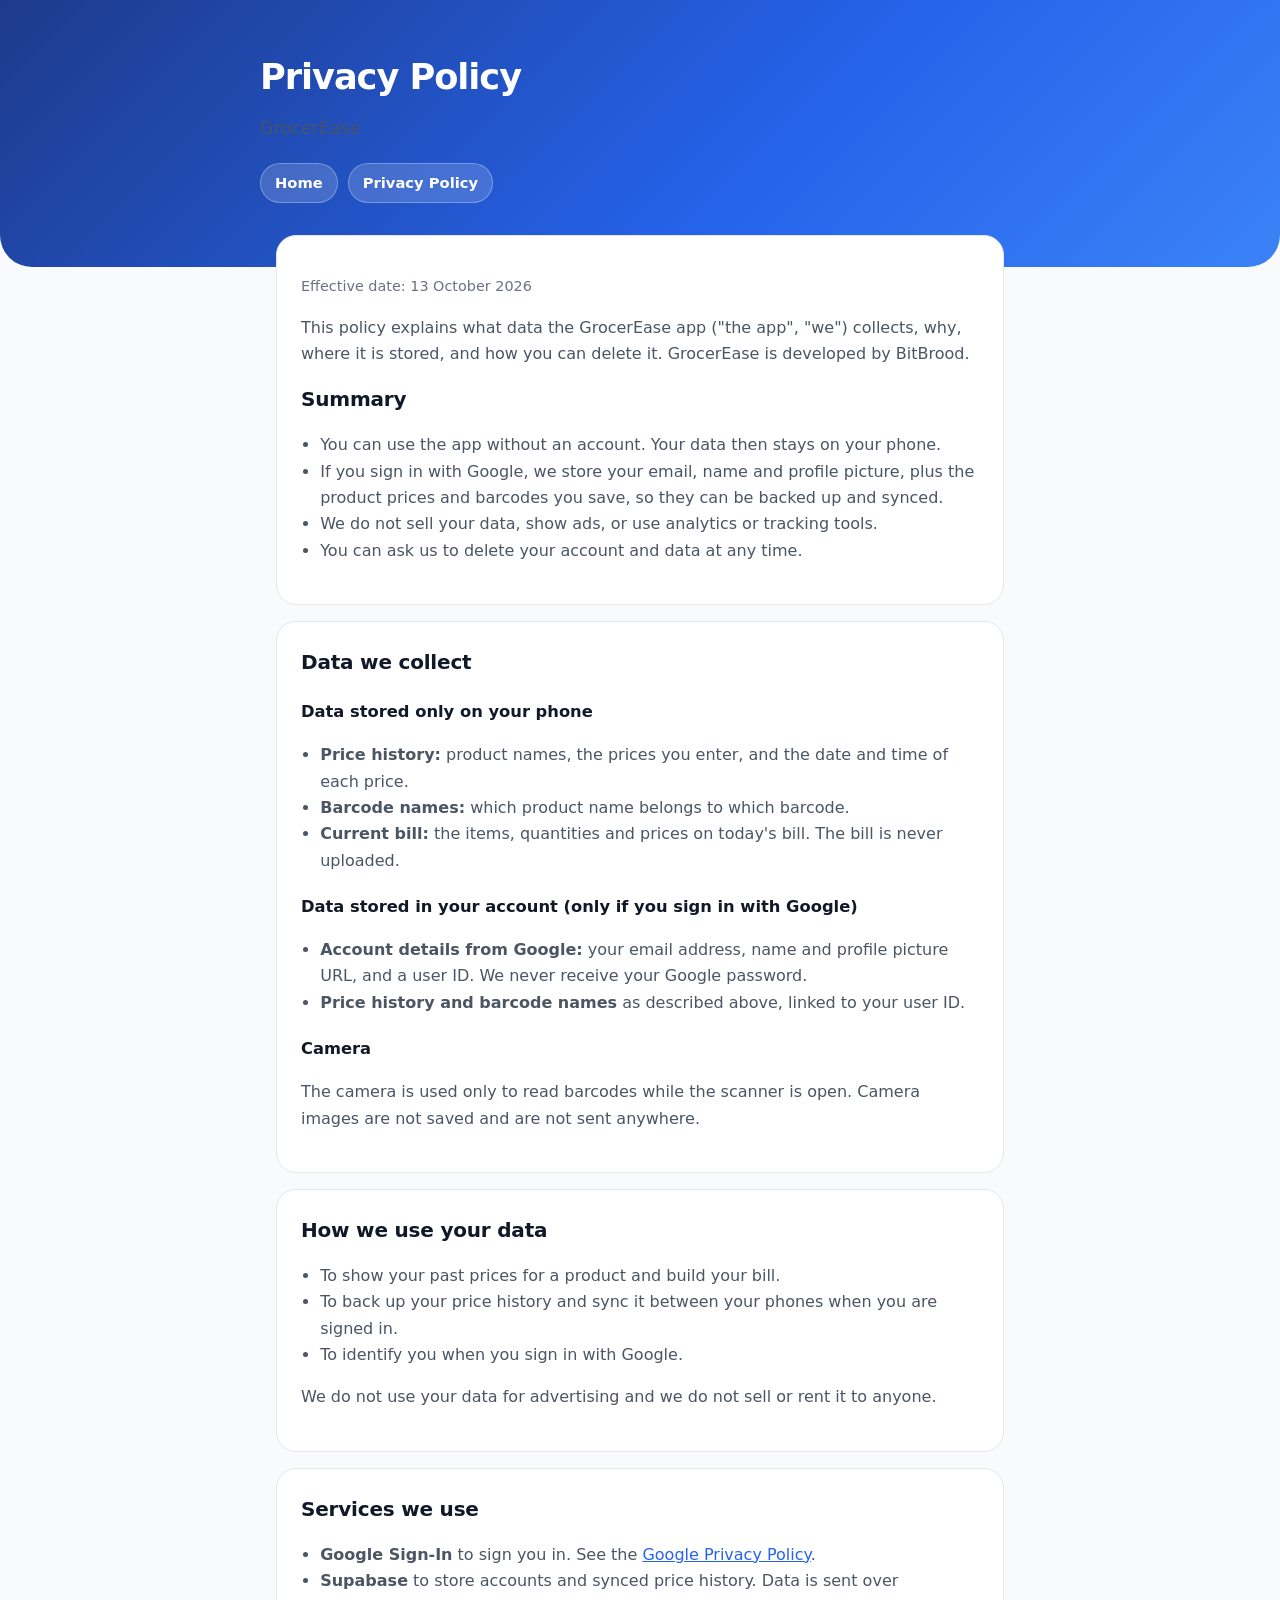
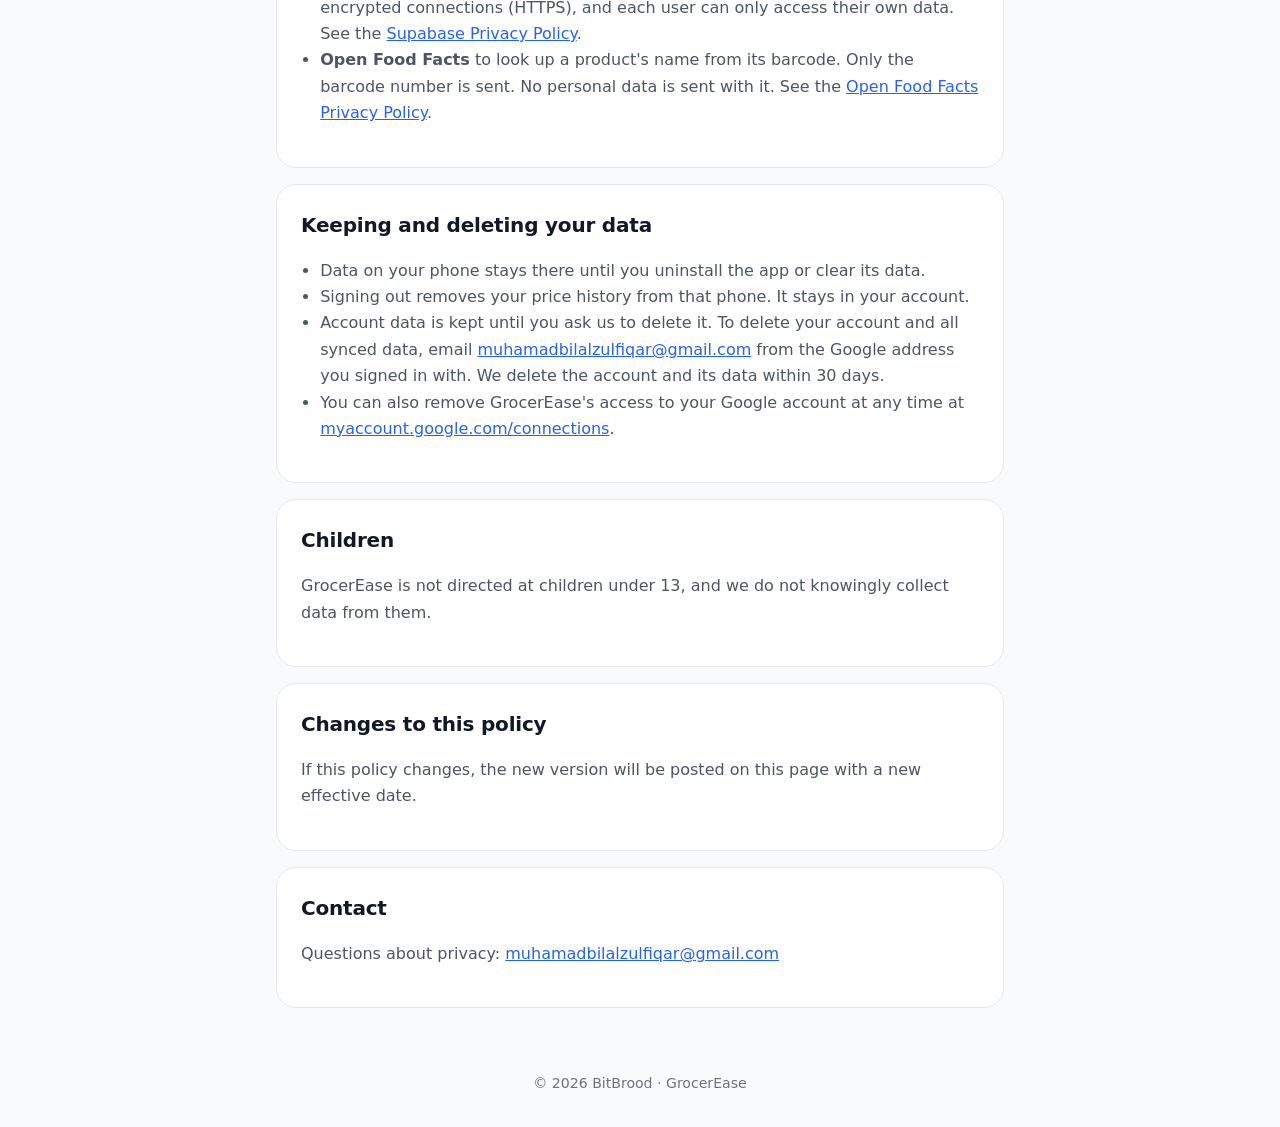
==== privacy.html @ a3363a1a "Add GrocerEase home page and privacy policy Co-Authored-By: Claude Opus 5.5 <noreply@anthropic.com>" ====
<!doctype html>
<html lang="en">
<head>
  <meta charset="utf-8">
  <meta name="viewport" content="width=device-width, initial-scale=1">
  <title>Privacy Policy · GrocerEase</title>
  <meta name="description" content="How GrocerEase collects, uses, stores and deletes your data.">
  <link rel="stylesheet" href="style.css">
</head>
<body>
  <header>
    <div class="inner">
      <h1>Privacy Policy</h1>
      <p>GrocerEase</p>
      <nav>
        <a href="./">Home</a>
        <a href="privacy.html">Privacy Policy</a>
      </nav>
    </div>
  </header>

  <main>
    <section class="card">
      <p class="meta">Effective date: 13 October 2026</p>
      <p>This policy explains what data the GrocerEase app ("the app", "we") collects, why, where it is stored, and how you can delete it. GrocerEase is developed by BitBrood.</p>

      <h2>Summary</h2>
      <ul>
        <li>You can use the app without an account. Your data then stays on your phone.</li>
        <li>If you sign in with Google, we store your email, name and profile picture, plus the product prices and barcodes you save, so they can be backed up and synced.</li>
        <li>We do not sell your data, show ads, or use analytics or tracking tools.</li>
        <li>You can ask us to delete your account and data at any time.</li>
      </ul>
    </section>

    <section class="card">
      <h2>Data we collect</h2>

      <h3>Data stored only on your phone</h3>
      <ul>
        <li><strong>Price history:</strong> product names, the prices you enter, and the date and time of each price.</li>
        <li><strong>Barcode names:</strong> which product name belongs to which barcode.</li>
        <li><strong>Current bill:</strong> the items, quantities and prices on today's bill. The bill is never uploaded.</li>
      </ul>

      <h3>Data stored in your account (only if you sign in with Google)</h3>
      <ul>
        <li><strong>Account details from Google:</strong> your email address, name and profile picture URL, and a user ID. We never receive your Google password.</li>
        <li><strong>Price history and barcode names</strong> as described above, linked to your user ID.</li>
      </ul>

      <h3>Camera</h3>
      <p>The camera is used only to read barcodes while the scanner is open. Camera images are not saved and are not sent anywhere.</p>
    </section>

    <section class="card">
      <h2>How we use your data</h2>
      <ul>
        <li>To show your past prices for a product and build your bill.</li>
        <li>To back up your price history and sync it between your phones when you are signed in.</li>
        <li>To identify you when you sign in with Google.</li>
      </ul>
      <p>We do not use your data for advertising and we do not sell or rent it to anyone.</p>
    </section>

    <section class="card">
      <h2>Services we use</h2>
      <ul>
        <li><strong>Google Sign-In</strong> to sign you in. See the <a href="https://policies.google.com/privacy">Google Privacy Policy</a>.</li>
        <li><strong>Supabase</strong> to store accounts and synced price history. Data is sent over encrypted connections (HTTPS), and each user can only access their own data. See the <a href="https://supabase.com/privacy">Supabase Privacy Policy</a>.</li>
        <li><strong>Open Food Facts</strong> to look up a product's name from its barcode. Only the barcode number is sent. No personal data is sent with it. See the <a href="https://world.openfoodfacts.org/privacy">Open Food Facts Privacy Policy</a>.</li>
      </ul>
    </section>

    <section class="card">
      <h2>Keeping and deleting your data</h2>
      <ul>
        <li>Data on your phone stays there until you uninstall the app or clear its data.</li>
        <li>Signing out removes your price history from that phone. It stays in your account.</li>
        <li>Account data is kept until you ask us to delete it. To delete your account and all synced data, email <a href="mailto:muhamadbilalzulfiqar@gmail.com?subject=GrocerEase%20account%20deletion">muhamadbilalzulfiqar@gmail.com</a> from the Google address you signed in with. We delete the account and its data within 30 days.</li>
        <li>You can also remove GrocerEase's access to your Google account at any time at <a href="https://myaccount.google.com/connections">myaccount.google.com/connections</a>.</li>
      </ul>
    </section>

    <section class="card">
      <h2>Children</h2>
      <p>GrocerEase is not directed at children under 13, and we do not knowingly collect data from them.</p>
    </section>

    <section class="card">
      <h2>Changes to this policy</h2>
      <p>If this policy changes, the new version will be posted on this page with a new effective date.</p>
    </section>

    <section class="card">
      <h2>Contact</h2>
      <p>Questions about privacy: <a href="mailto:muhamadbilalzulfiqar@gmail.com">muhamadbilalzulfiqar@gmail.com</a></p>
    </section>
  </main>

  <footer>&copy; 2026 BitBrood · GrocerEase</footer>
</body>
</html>
---- style.css ----
:root {
  --bg: #f9fafb;
  --card: #ffffff;
  --text: #111827;
  --sub: #4b5563;
  --muted: #6b7280;
  --border: #e5e7eb;
  --accent: #2563eb;
  --accent-dark: #1e3a8a;
  --accent-light: #eff6ff;
}

@media (prefers-color-scheme: dark) {
  :root {
    --bg: #0b1120;
    --card: #111827;
    --text: #f3f4f6;
    --sub: #d1d5db;
    --muted: #9ca3af;
    --border: #1f2937;
    --accent: #60a5fa;
    --accent-dark: #1e3a8a;
    --accent-light: #172554;
  }
}

* { box-sizing: border-box; }

body {
  margin: 0;
  background: var(--bg);
  color: var(--text);
  font: 16px/1.65 system-ui, -apple-system, "Segoe UI", Roboto, sans-serif;
}

header {
  background: linear-gradient(135deg, #1e3a8a, #2563eb 60%, #3b82f6);
  color: #fff;
  padding: 48px 16px 64px;
  border-radius: 0 0 32px 32px;
}

header .inner, main { max-width: 760px; margin: 0 auto; }

header h1 { margin: 0; font-size: 2.2rem; letter-spacing: -0.03em; }
header p { margin: 8px 0 0; opacity: 0.88; font-size: 1.1rem; }

nav { margin-top: 20px; display: flex; gap: 10px; flex-wrap: wrap; }
nav a {
  color: #fff;
  text-decoration: none;
  font-weight: 600;
  font-size: 0.92rem;
  padding: 7px 14px;
  border-radius: 999px;
  background: rgba(255, 255, 255, 0.16);
  border: 1px solid rgba(255, 255, 255, 0.28);
}

main { padding: 0 16px 48px; margin-top: -32px; }

.card {
  background: var(--card);
  border: 1px solid var(--border);
  border-radius: 20px;
  padding: 24px;
  margin-bottom: 16px;
}

h2 { font-size: 1.25rem; margin: 0 0 8px; letter-spacing: -0.01em; }
h3 { font-size: 1.02rem; margin: 20px 0 4px; }
p, li { color: var(--sub); }
ul { padding-left: 1.2em; }
a { color: var(--accent); }

.steps { display: grid; gap: 12px; grid-template-columns: repeat(auto-fit, minmax(200px, 1fr)); }
.step { background: var(--accent-light); border-radius: 16px; padding: 16px; }
.step strong { display: block; color: var(--text); }
.step span { color: var(--sub); font-size: 0.95rem; }

.meta { color: var(--muted); font-size: 0.9rem; }

footer { text-align: center; color: var(--muted); font-size: 0.88rem; padding: 0 16px 32px; }
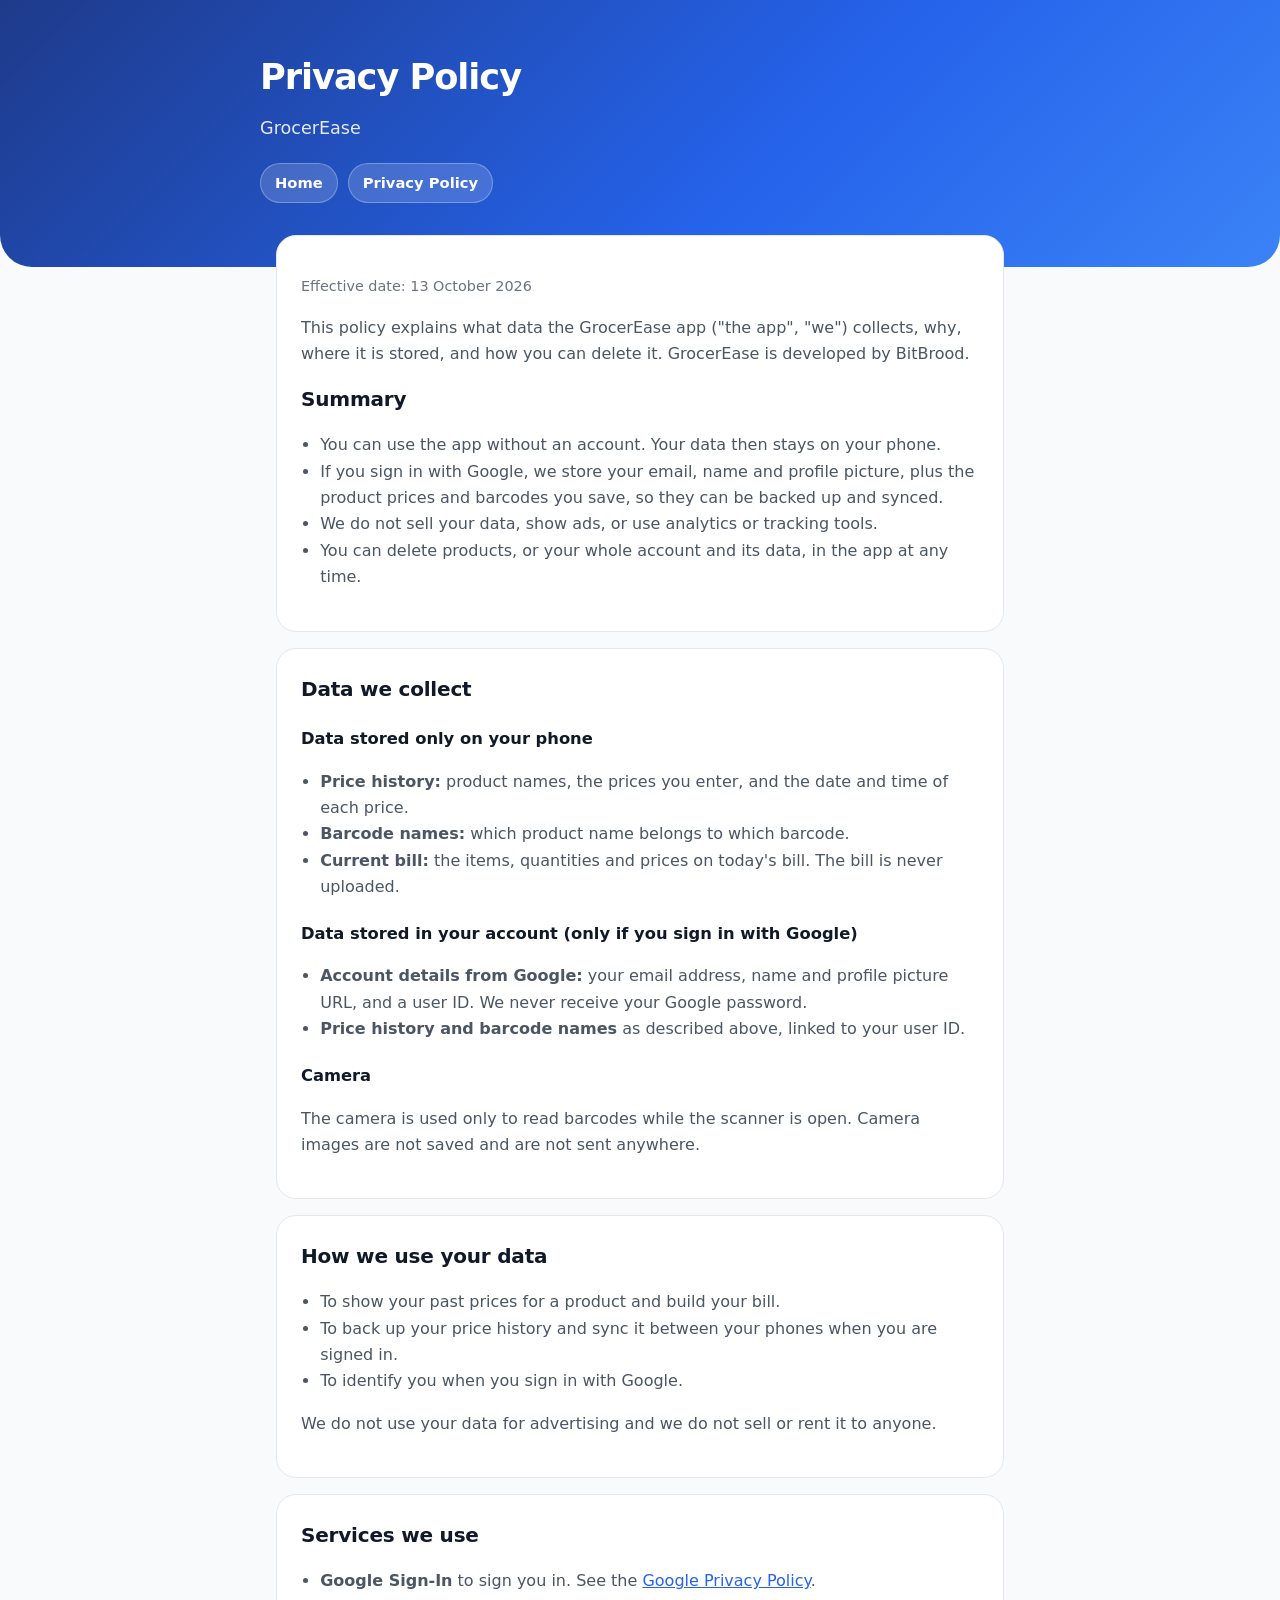
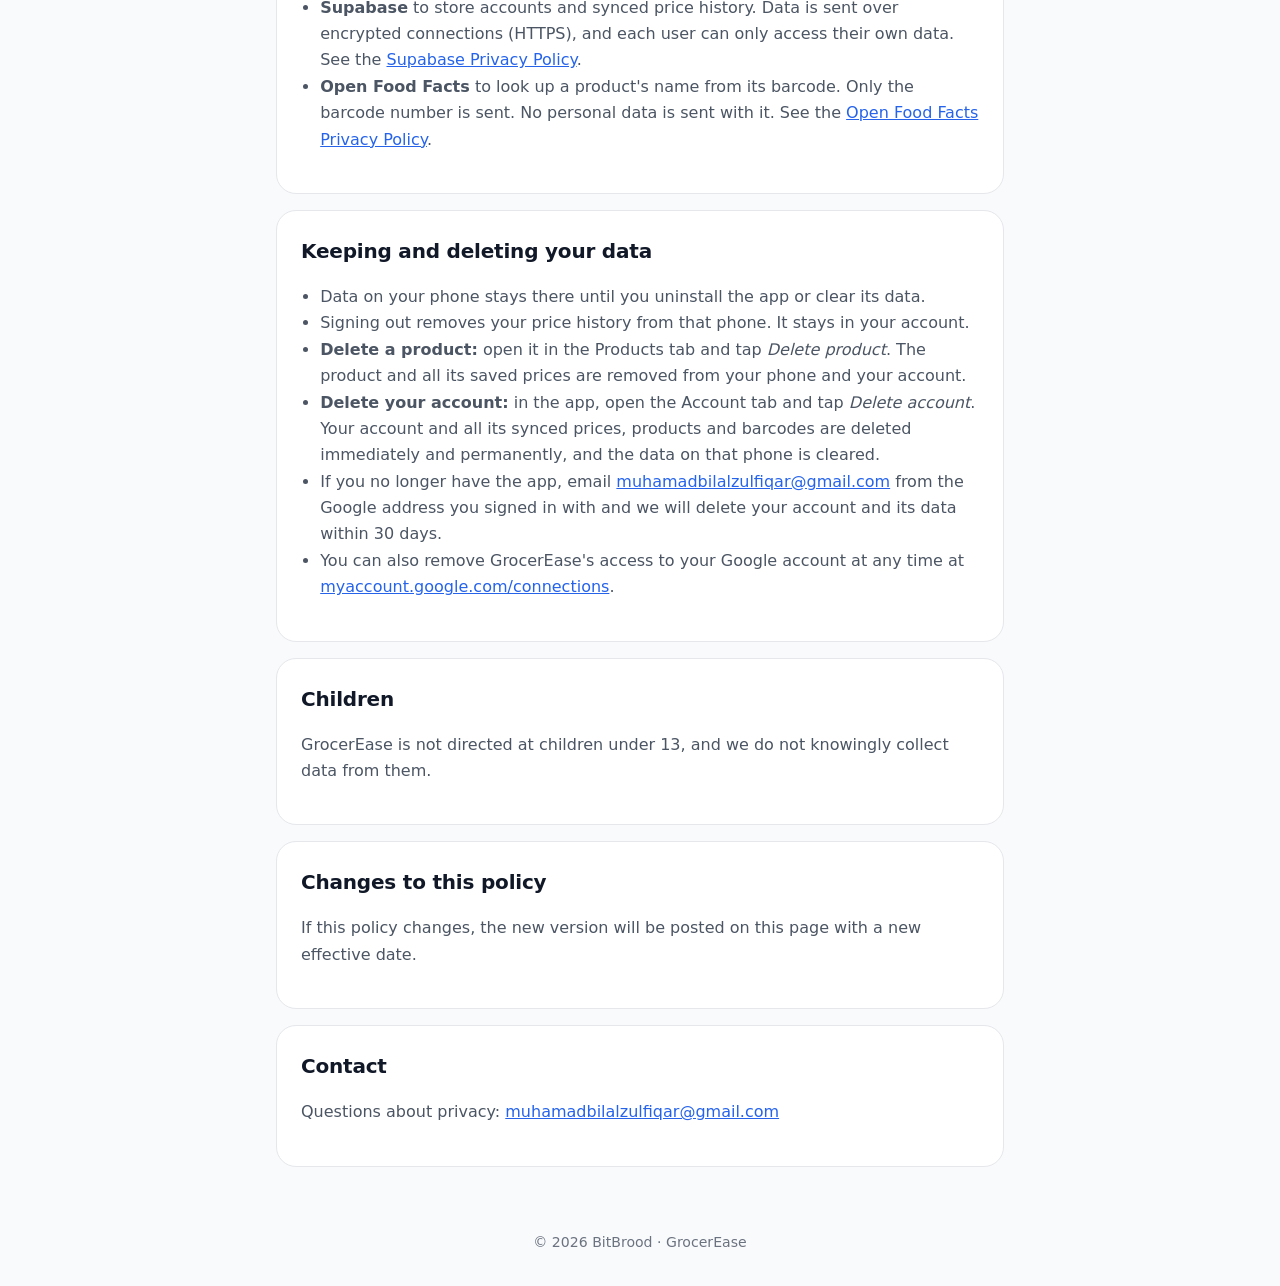
==== commit 9676978a: "Describe in-app product and account deletion Co-Authored-By: Claude Opus 5.5 <noreply@anthropic.com>" ====
--- a/privacy.html
+++ b/privacy.html
@@ -29,7 +29,7 @@
         <li>You can use the app without an account. Your data then stays on your phone.</li>
         <li>If you sign in with Google, we store your email, name and profile picture, plus the product prices and barcodes you save, so they can be backed up and synced.</li>
         <li>We do not sell your data, show ads, or use analytics or tracking tools.</li>
-        <li>You can ask us to delete your account and data at any time.</li>
+        <li>You can delete products, or your whole account and its data, in the app at any time.</li>
       </ul>
     </section>
 
@@ -77,7 +77,9 @@
       <ul>
         <li>Data on your phone stays there until you uninstall the app or clear its data.</li>
         <li>Signing out removes your price history from that phone. It stays in your account.</li>
-        <li>Account data is kept until you ask us to delete it. To delete your account and all synced data, email <a href="mailto:muhamadbilalzulfiqar@gmail.com?subject=GrocerEase%20account%20deletion">muhamadbilalzulfiqar@gmail.com</a> from the Google address you signed in with. We delete the account and its data within 30 days.</li>
+        <li><strong>Delete a product:</strong> open it in the Products tab and tap <em>Delete product</em>. The product and all its saved prices are removed from your phone and your account.</li>
+        <li><strong>Delete your account:</strong> in the app, open the Account tab and tap <em>Delete account</em>. Your account and all its synced prices, products and barcodes are deleted immediately and permanently, and the data on that phone is cleared.</li>
+        <li>If you no longer have the app, email <a href="mailto:muhamadbilalzulfiqar@gmail.com?subject=GrocerEase%20account%20deletion">muhamadbilalzulfiqar@gmail.com</a> from the Google address you signed in with and we will delete your account and its data within 30 days.</li>
         <li>You can also remove GrocerEase's access to your Google account at any time at <a href="https://myaccount.google.com/connections">myaccount.google.com/connections</a>.</li>
       </ul>
     </section>
--- a/style.css
+++ b/style.css
@@ -43,7 +43,7 @@
 header .inner, main { max-width: 760px; margin: 0 auto; }
 
 header h1 { margin: 0; font-size: 2.2rem; letter-spacing: -0.03em; }
-header p { margin: 8px 0 0; opacity: 0.88; font-size: 1.1rem; }
+header p { margin: 8px 0 0; color: #fff; opacity: 0.88; font-size: 1.1rem; }
 
 nav { margin-top: 20px; display: flex; gap: 10px; flex-wrap: wrap; }
 nav a {
